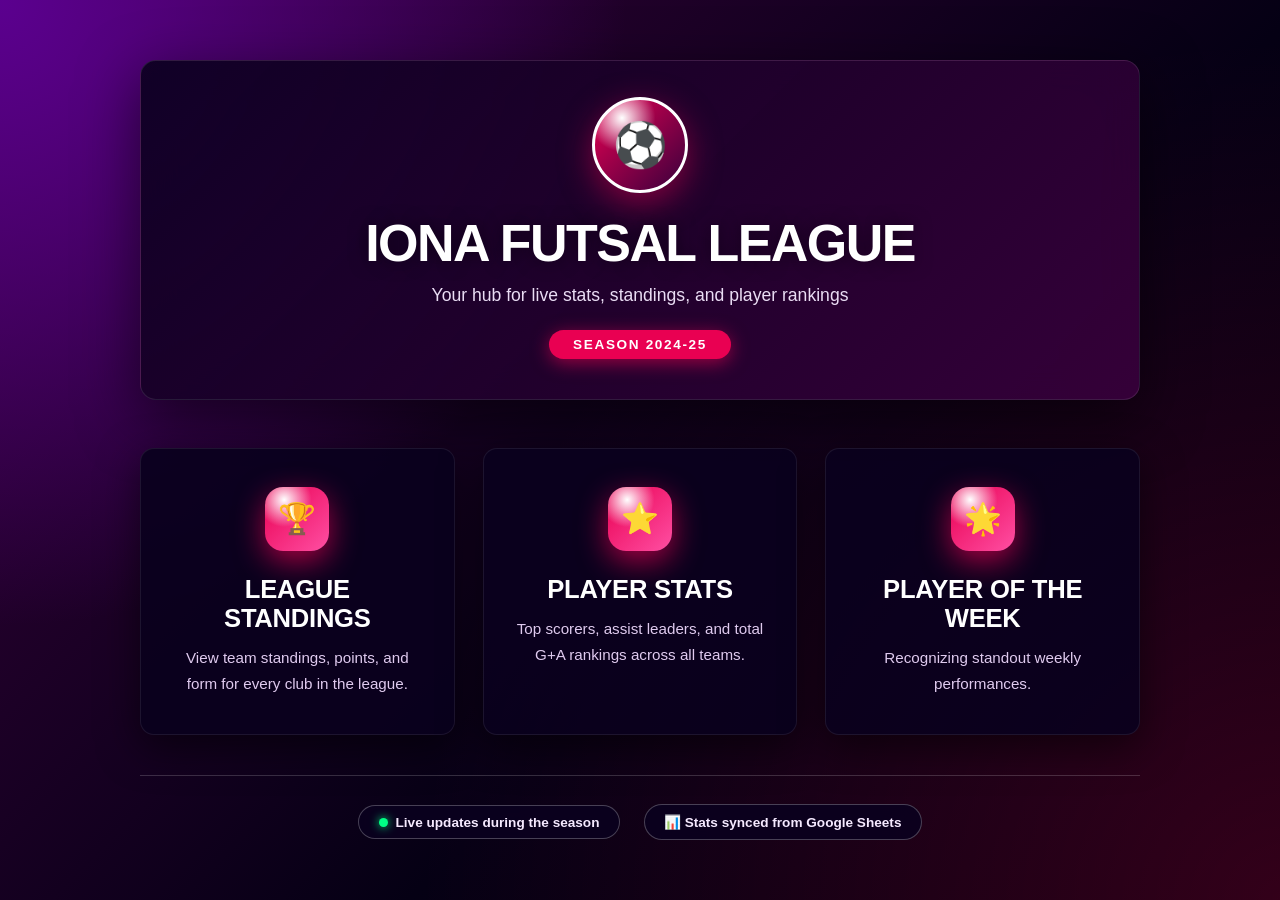
==== index.html @ 2ffb3174 "Player of the Week Addition." ====
<!DOCTYPE html>
<html lang="en">
<head>
  <meta charset="UTF-8" />
  <title>Iona Futsal League</title>
  <meta name="viewport" content="width=device-width, initial-scale=1" />
  <style>
    :root {
      --bg-deep: #050014;
      --bg-mid: #1a0030;
      --bg-top: #38003c;
      --accent: #e90052;
      --accent-soft: #ff4fa3;
      --text-main: #ffffff;
      --card-bg: rgba(10, 0, 30, 0.92);
      --card-border: rgba(255, 255, 255, 0.08);
    }

    * {
      margin: 0;
      padding: 0;
      box-sizing: border-box;
    }

    body {
      font-family: "PremierSans", -apple-system, BlinkMacSystemFont, "Segoe UI",
        "Helvetica Neue", Arial, sans-serif;
      background:
        radial-gradient(circle at top left, #5b008f 0, transparent 40%),
        radial-gradient(circle at bottom right, #ff007f33 0, transparent 55%),
        linear-gradient(135deg, var(--bg-top) 0%, var(--bg-deep) 60%, #000000 100%);
      min-height: 100vh;
      color: var(--text-main);
      display: flex;
      align-items: center;
      justify-content: center;
      padding: 2.5rem 1.25rem;
    }

    .container {
      width: 100%;
      max-width: 1000px;
      text-align: center;
    }

    .hero {
      margin-bottom: 3rem;
      padding: 2.25rem 1.75rem 2.5rem;
      background: linear-gradient(
        135deg,
        rgba(10, 0, 30, 0.9),
        rgba(56, 0, 60, 0.92)
      );
      border-radius: 16px;
      backdrop-filter: blur(18px);
      border: 1px solid rgba(255, 255, 255, 0.1);
      box-shadow: 0 18px 60px rgba(0, 0, 0, 0.55);
    }

    .logo {
      width: 96px;
      height: 96px;
      margin: 0 auto 1.25rem;
      background: radial-gradient(circle at 30% 20%, #ffffff 0, transparent 35%),
                  linear-gradient(135deg, var(--accent) 0%, var(--bg-top) 100%);
      border-radius: 50%;
      display: flex;
      align-items: center;
      justify-content: center;
      font-size: 2.75rem;
      box-shadow: 0 10px 32px rgba(233, 0, 82, 0.5);
      border: 3px solid #ffffff;
    }

    h1 {
      font-size: 3.25rem;
      font-weight: 900;
      letter-spacing: -0.03em;
      margin-bottom: 0.75rem;
      color: #ffffff;
      text-transform: uppercase;
      text-shadow: 0 0 18px rgba(0, 0, 0, 0.5);
    }

    .subtitle {
      font-size: 1.1rem;
      color: #f5e9ff;
      margin-bottom: 0.5rem;
      font-weight: 500;
      opacity: 0.95;
    }

    .season-badge {
      display: inline-block;
      padding: 0.45rem 1.5rem;
      background: var(--accent);
      border-radius: 999px;
      font-size: 0.85rem;
      text-transform: uppercase;
      letter-spacing: 0.12em;
      color: #ffffff;
      margin-top: 1rem;
      font-weight: 700;
      box-shadow: 0 4px 18px rgba(233, 0, 82, 0.6);
    }

    .nav-cards {
      display: grid;
      grid-template-columns: repeat(auto-fit, minmax(260px, 1fr));
      gap: 1.75rem;
      margin-bottom: 2.5rem;
    }

    .nav-card {
      background: var(--card-bg);
      border-radius: 14px;
      padding: 2.35rem 2rem;
      text-decoration: none;
      color: #f9e9ff;
      transition: all 0.25s ease;
      box-shadow: 0 12px 40px rgba(0, 0, 0, 0.55);
      position: relative;
      overflow: hidden;
      border: 1px solid var(--card-border);
    }

    .nav-card::before {
      content: "";
      position: absolute;
      inset: 0;
      background: linear-gradient(
        135deg,
        rgba(233, 0, 82, 0.2),
        rgba(255, 79, 163, 0)
      );
      opacity: 0;
      transition: opacity 0.3s ease;
    }

    .nav-card::after {
      content: "";
      position: absolute;
      top: 0;
      left: 0;
      right: 0;
      height: 4px;
      background: linear-gradient(90deg, var(--accent), var(--accent-soft));
      transform: scaleX(0);
      transform-origin: left;
      transition: transform 0.3s ease;
    }

    .nav-card:hover::before {
      opacity: 1;
    }

    .nav-card:hover::after {
      transform: scaleX(1);
    }

    .nav-card:hover {
      transform: translateY(-6px);
      box-shadow: 0 20px 55px rgba(0, 0, 0, 0.7);
    }

    .nav-card-icon {
      width: 64px;
      height: 64px;
      margin: 0 auto 1.5rem;
      background: radial-gradient(circle at 30% 20%, #ffffff 0, transparent 40%),
                  linear-gradient(135deg, var(--accent), var(--accent-soft));
      border-radius: 18px;
      display: flex;
      align-items: center;
      justify-content: center;
      font-size: 1.9rem;
      transition: all 0.3s ease;
      box-shadow: 0 10px 30px rgba(233, 0, 82, 0.7);
    }

    .nav-card:hover .nav-card-icon {
      transform: translateY(-2px) scale(1.06);
    }

    .nav-card h2 {
      font-size: 1.6rem;
      margin-bottom: 0.75rem;
      color: #ffffff;
      font-weight: 800;
      text-transform: uppercase;
      letter-spacing: -0.01em;
    }

    .nav-card p {
      color: #f0daff;
      font-size: 0.95rem;
      line-height: 1.7;
      opacity: 0.93;
      font-weight: 500;
    }

    .footer {
      margin-top: 2.25rem;
      padding-top: 1.75rem;
      border-top: 1px solid rgba(255, 255, 255, 0.18);
    }

    .footer-content {
      display: flex;
      justify-content: center;
      align-items: center;
      gap: 1.5rem;
      flex-wrap: wrap;
      font-size: 0.85rem;
      color: #f5e9ff;
    }

    .footer-badge {
      display: inline-flex;
      align-items: center;
      gap: 0.5rem;
      padding: 0.55rem 1.2rem;
      background: rgba(10, 0, 30, 0.9);
      border: 1px solid rgba(255, 255, 255, 0.25);
      border-radius: 999px;
      backdrop-filter: blur(16px);
      font-weight: 600;
    }

    .status-dot {
      width: 9px;
      height: 9px;
      background: #00ff85;
      border-radius: 50%;
      animation: pulse 2s infinite;
      box-shadow: 0 0 10px #00ff85;
    }

    @keyframes pulse {
      0%, 100% { opacity: 1; transform: scale(1); }
      50% { opacity: 0.5; transform: scale(1.2); }
    }

    @media (max-width: 640px) {
      h1 {
        font-size: 2.4rem;
      }
      .subtitle {
        font-size: 0.98rem;
      }
      .hero {
        padding-inline: 1.25rem;
      }
    }
  </style>
</head>
<body>
  <div class="container">
    <div class="hero">
      <div class="logo">⚽</div>
      <h1>Iona Futsal League</h1>
      <p class="subtitle">Your hub for live stats, standings, and player rankings</p>
      <span class="season-badge">Season 2024-25</span>
    </div>

    <div class="nav-cards">
      <a href="JPProject.html" class="nav-card">
        <div class="nav-card-icon">🏆</div>
        <h2>League Standings</h2>
        <p>View team standings, points, and form for every club in the league.</p>
      </a>

      <a href="PlayerStats.html" class="nav-card">
        <div class="nav-card-icon">⭐</div>
        <h2>Player Stats</h2>
        <p>Top scorers, assist leaders, and total G+A rankings across all teams.</p>
      </a>

      <a href="PlayerOfTheWeek.html" class="nav-card">
        <div class="nav-card-icon">🌟</div>
        <h2>Player of the Week</h2>
        <p id="potw-preview">Recognizing standout weekly performances.</p>
      </a>
    </div>

    <div class="footer">
      <div class="footer-content">
        <div class="footer-badge">
          <span class="status-dot"></span>
          <span>Live updates during the season</span>
        </div>
        <div class="footer-badge">
          <span>📊 Stats synced from Google Sheets</span>
        </div>
      </div>
    </div>
  </div>

  <script>
    async function loadLatestPOTW() {
      const CSV_URL = "https://docs.google.com/spreadsheets/d/e/2PACX-1vR2zHnWn0w2AZ2TpbBniTby96VlZuU0pwk35nUD1XFmoRd8eVHLUaQd3To1a0c-jQ/pub?gid=1171657962&single=true&output=csv";
      const previewEl = document.getElementById('potw-preview');

      try {
        const proxyUrl = "https://api.allorigins.win/raw?url=";
        const response = await fetch(proxyUrl + encodeURIComponent(CSV_URL));
        if (!response.ok) return;

        const csvText = await response.text();
        const lines = csvText.trim().split(/\r?\n/);
        const rows = lines.map(line => {
          const cells = [];
          let current = '', inQuotes = false;
          for (let char of line) {
            if (char === '"') inQuotes = !inQuotes;
            else if (char === ',' && !inQuotes) {
              cells.push(current.trim());
              current = '';
            } else if (char !== '\r') current += char;
          }
          cells.push(current.trim());
          return cells;
        });

        const dataRows = rows.slice(1).filter(row => row[0] && row[0].trim());
        if (dataRows.length) {
          const latestPlayer = dataRows[dataRows.length - 1][0];
          previewEl.textContent = `Latest Winner: ${latestPlayer}`;
        }
      } catch (err) {
        console.error("Error loading POTW:", err);
      }
    }

    document.addEventListener("DOMContentLoaded", loadLatestPOTW);
  </script>
</body>
</html>
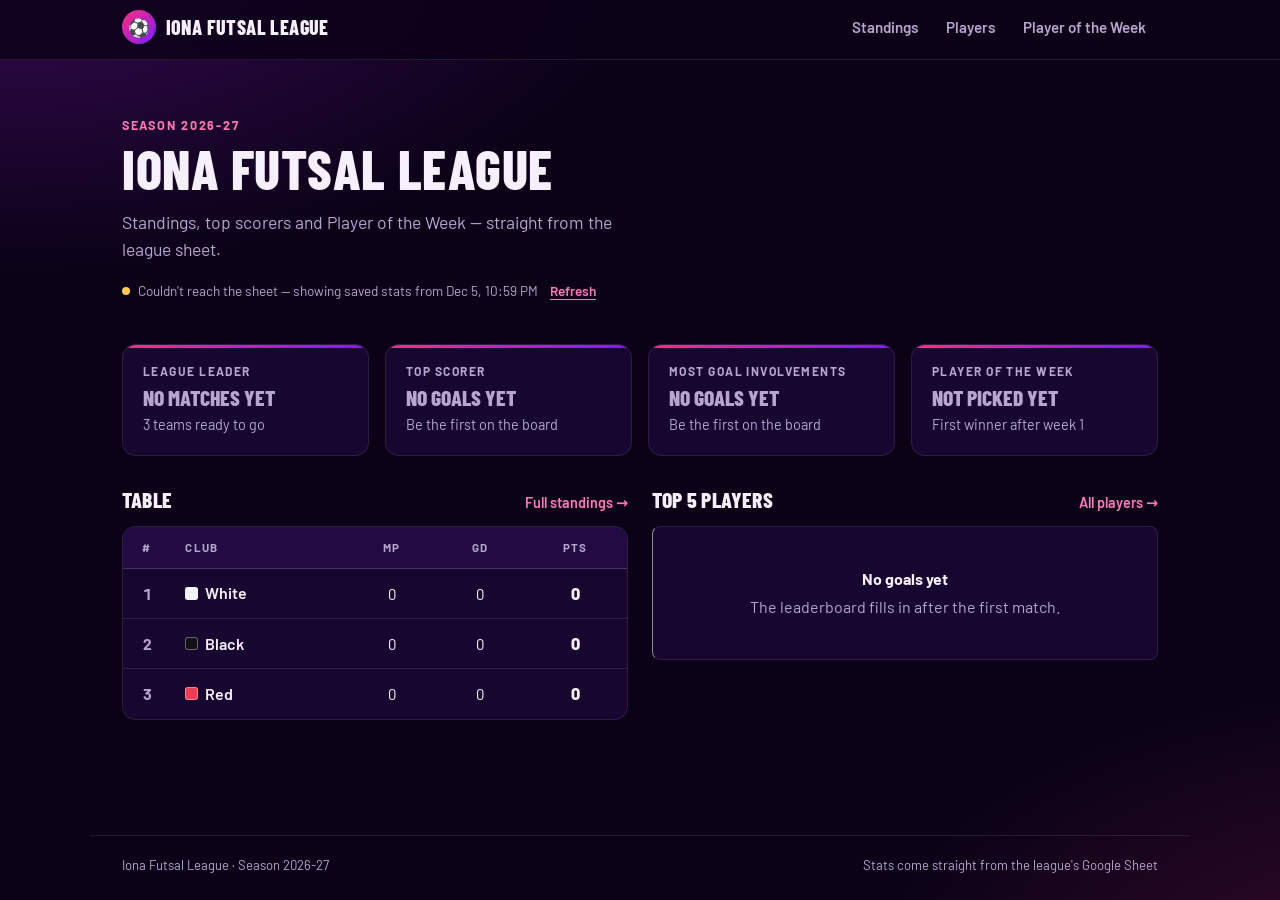
==== commit 71251a54: "Revamp and fix of server issues." ====
--- a/index.html
+++ b/index.html
@@ -2,337 +2,125 @@
 <html lang="en">
 <head>
   <meta charset="UTF-8" />
+  <meta name="viewport" content="width=device-width, initial-scale=1, viewport-fit=cover" />
   <title>Iona Futsal League</title>
-  <meta name="viewport" content="width=device-width, initial-scale=1" />
-  <style>
-    :root {
-      --bg-deep: #050014;
-      --bg-mid: #1a0030;
-      --bg-top: #38003c;
-      --accent: #e90052;
-      --accent-soft: #ff4fa3;
-      --text-main: #ffffff;
-      --card-bg: rgba(10, 0, 30, 0.92);
-      --card-border: rgba(255, 255, 255, 0.08);
+  <link rel="icon" href="data:image/svg+xml,<svg xmlns=%22http://www.w3.org/2000/svg%22 viewBox=%220 0 100 100%22><text y=%22.9em%22 font-size=%2290%22>⚽</text></svg>" />
+  <link rel="preconnect" href="https://fonts.googleapis.com" />
+  <link rel="preconnect" href="https://fonts.gstatic.com" crossorigin />
+  <link rel="stylesheet" href="https://fonts.googleapis.com/css2?family=Barlow:wght@400;500;600;700&family=Barlow+Condensed:wght@600;700;800&display=swap" />
+  <link rel="stylesheet" href="css/styles.css" />
+</head>
+<body>
+  <header id="site-nav" class="nav"></header>
+
+  <main class="page">
+    <div class="hero">
+      <p class="eyebrow">Season <span data-season></span></p>
+      <h1 id="league-name">Iona Futsal League</h1>
+      <p class="lede">Standings, top scorers and Player of the Week — straight from the league sheet.</p>
+      <p id="status" class="status" aria-live="polite"></p>
+    </div>
+    <section id="content" class="section"></section>
+  </main>
+
+  <script src="js/config.js"></script>
+  <script src="js/futsal.js"></script>
+  <script>
+    const { el, num, gPlusA, teamBadge, leaders, namesLabel, message, config } = Futsal;
+    document.getElementById("league-name").textContent = config.leagueName;
+
+    function tile(href, label, value, detail) {
+      return el("a", { class: "tile", href },
+        el("span", { class: "tile-label", text: label }),
+        value ? el("span", { class: "tile-value", text: value.text }) : null,
+        el("span", { class: "tile-detail" }, detail));
+    }
+    const emptyTile = (href, label, text, detail) =>
+      el("a", { class: "tile", href },
+        el("span", { class: "tile-label", text: label }),
+        el("span", { class: "tile-value empty", text }),
+        el("span", { class: "tile-detail", text: detail }));
+
+    function leaderTile(standings) {
+      const href = "standings.html";
+      if (!standings) return emptyTile(href, "League leader", "Unavailable", "Couldn't load the table");
+      const started = standings.some((t) => num(t.mp) > 0);
+      if (!started || !standings.length) return emptyTile(href, "League leader", "No matches yet", `${standings.length} teams ready to go`);
+      const top = standings[0];
+      return tile(href, "League leader", { text: top.club }, `${num(top.pts)} pts · ${num(top.mp)} played`);
     }
 
-    * {
-      margin: 0;
-      padding: 0;
-      box-sizing: border-box;
+    function statTile(players, label, valueOf, unit) {
+      const href = "PlayerStats.html";
+      if (!players) return emptyTile(href, label, "Unavailable", "Couldn't load player stats");
+      const lead = leaders(players, valueOf);
+      if (!lead) return emptyTile(href, label, "No goals yet", "Be the first on the board");
+      const team = lead.rows.length === 1 && lead.rows[0].team;
+      return tile(href, label, { text: namesLabel(lead.rows) }, [`${lead.value} ${unit}`, team && teamBadge(team)]);
     }
 
-    body {
-      font-family: "PremierSans", -apple-system, BlinkMacSystemFont, "Segoe UI",
-        "Helvetica Neue", Arial, sans-serif;
-      background:
-        radial-gradient(circle at top left, #5b008f 0, transparent 40%),
-        radial-gradient(circle at bottom right, #ff007f33 0, transparent 55%),
-        linear-gradient(135deg, var(--bg-top) 0%, var(--bg-deep) 60%, #000000 100%);
-      min-height: 100vh;
-      color: var(--text-main);
-      display: flex;
-      align-items: center;
-      justify-content: center;
-      padding: 2.5rem 1.25rem;
+    function potwTile(potw) {
+      const href = "PlayerOfTheWeek.html";
+      if (!potw) return emptyTile(href, "Player of the week", "Unavailable", "Couldn't load winners");
+      if (!potw.length) return emptyTile(href, "Player of the week", "Not picked yet", "First winner after week 1");
+      const p = potw[potw.length - 1];
+      return tile(href, "Player of the week", { text: p.player }, [p.week && `Week ${p.week}`, p.team && teamBadge(p.team)]);
     }
 
-    .container {
-      width: 100%;
-      max-width: 1000px;
-      text-align: center;
+    function miniTable(standings) {
+      if (!standings) return message("error", "Couldn't load the table");
+      if (!standings.length) return message("empty", "No teams yet");
+      const started = standings.some((t) => num(t.mp) > 0);
+      return el("div", { class: "table-wrap" }, el("table", null,
+        el("thead", null, el("tr", null,
+          el("th", { text: "#" }), el("th", { class: "left", text: "Club" }),
+          el("th", { text: "MP" }), el("th", { text: "GD" }), el("th", { text: "Pts" }))),
+        el("tbody", null, standings.map((t, i) => el("tr", { class: started && i === 0 ? "leader" : null },
+          el("td", { class: "rank", text: t.position || i + 1 }),
+          el("td", { class: "left name" }, teamBadge(t.club)),
+          el("td", { text: num(t.mp) }),
+          el("td", { text: Futsal.signed(t.gd) }),
+          el("td", { class: "strong", text: num(t.pts) }))))));
     }
 
-    .hero {
-      margin-bottom: 3rem;
-      padding: 2.25rem 1.75rem 2.5rem;
-      background: linear-gradient(
-        135deg,
-        rgba(10, 0, 30, 0.9),
-        rgba(56, 0, 60, 0.92)
-      );
-      border-radius: 16px;
-      backdrop-filter: blur(18px);
-      border: 1px solid rgba(255, 255, 255, 0.1);
-      box-shadow: 0 18px 60px rgba(0, 0, 0, 0.55);
+    function topPlayers(players) {
+      if (!players) return message("error", "Couldn't load player stats");
+      const top = players.filter((p) => gPlusA(p) > 0)
+        .sort((a, b) => gPlusA(b) - gPlusA(a) || num(b.goals) - num(a.goals))
+        .slice(0, 5);
+      if (!top.length) return message("empty", "No goals yet", "The leaderboard fills in after the first match.");
+      return el("div", { class: "table-wrap" }, el("table", null,
+        el("thead", null, el("tr", null,
+          el("th", { class: "left", text: "Player" }), el("th", { class: "left hide-xs", text: "Team" }),
+          el("th", { text: "G" }), el("th", { text: "A" }), el("th", { text: "G+A" }))),
+        el("tbody", null, top.map((p) => el("tr", null,
+          el("td", { class: "left name", text: p.player }),
+          el("td", { class: "left hide-xs" }, teamBadge(p.team)),
+          el("td", { text: num(p.goals) }),
+          el("td", { text: num(p.assists) }),
+          el("td", { class: "strong", text: gPlusA(p) }))))));
     }
 
-    .logo {
-      width: 96px;
-      height: 96px;
-      margin: 0 auto 1.25rem;
-      background: radial-gradient(circle at 30% 20%, #ffffff 0, transparent 35%),
-                  linear-gradient(135deg, var(--accent) 0%, var(--bg-top) 100%);
-      border-radius: 50%;
-      display: flex;
-      align-items: center;
-      justify-content: center;
-      font-size: 2.75rem;
-      box-shadow: 0 10px 32px rgba(233, 0, 82, 0.5);
-      border: 3px solid #ffffff;
-    }
-
-    h1 {
-      font-size: 3.25rem;
-      font-weight: 900;
-      letter-spacing: -0.03em;
-      margin-bottom: 0.75rem;
-      color: #ffffff;
-      text-transform: uppercase;
-      text-shadow: 0 0 18px rgba(0, 0, 0, 0.5);
-    }
-
-    .subtitle {
-      font-size: 1.1rem;
-      color: #f5e9ff;
-      margin-bottom: 0.5rem;
-      font-weight: 500;
-      opacity: 0.95;
-    }
-
-    .season-badge {
-      display: inline-block;
-      padding: 0.45rem 1.5rem;
-      background: var(--accent);
-      border-radius: 999px;
-      font-size: 0.85rem;
-      text-transform: uppercase;
-      letter-spacing: 0.12em;
-      color: #ffffff;
-      margin-top: 1rem;
-      font-weight: 700;
-      box-shadow: 0 4px 18px rgba(233, 0, 82, 0.6);
-    }
-
-    .nav-cards {
-      display: grid;
-      grid-template-columns: repeat(auto-fit, minmax(260px, 1fr));
-      gap: 1.75rem;
-      margin-bottom: 2.5rem;
-    }
-
-    .nav-card {
-      background: var(--card-bg);
-      border-radius: 14px;
-      padding: 2.35rem 2rem;
-      text-decoration: none;
-      color: #f9e9ff;
-      transition: all 0.25s ease;
-      box-shadow: 0 12px 40px rgba(0, 0, 0, 0.55);
-      position: relative;
-      overflow: hidden;
-      border: 1px solid var(--card-border);
-    }
-
-    .nav-card::before {
-      content: "";
-      position: absolute;
-      inset: 0;
-      background: linear-gradient(
-        135deg,
-        rgba(233, 0, 82, 0.2),
-        rgba(255, 79, 163, 0)
-      );
-      opacity: 0;
-      transition: opacity 0.3s ease;
-    }
-
-    .nav-card::after {
-      content: "";
-      position: absolute;
-      top: 0;
-      left: 0;
-      right: 0;
-      height: 4px;
-      background: linear-gradient(90deg, var(--accent), var(--accent-soft));
-      transform: scaleX(0);
-      transform-origin: left;
-      transition: transform 0.3s ease;
-    }
-
-    .nav-card:hover::before {
-      opacity: 1;
-    }
-
-    .nav-card:hover::after {
-      transform: scaleX(1);
-    }
-
-    .nav-card:hover {
-      transform: translateY(-6px);
-      box-shadow: 0 20px 55px rgba(0, 0, 0, 0.7);
-    }
-
-    .nav-card-icon {
-      width: 64px;
-      height: 64px;
-      margin: 0 auto 1.5rem;
-      background: radial-gradient(circle at 30% 20%, #ffffff 0, transparent 40%),
-                  linear-gradient(135deg, var(--accent), var(--accent-soft));
-      border-radius: 18px;
-      display: flex;
-      align-items: center;
-      justify-content: center;
-      font-size: 1.9rem;
-      transition: all 0.3s ease;
-      box-shadow: 0 10px 30px rgba(233, 0, 82, 0.7);
-    }
-
-    .nav-card:hover .nav-card-icon {
-      transform: translateY(-2px) scale(1.06);
-    }
-
-    .nav-card h2 {
-      font-size: 1.6rem;
-      margin-bottom: 0.75rem;
-      color: #ffffff;
-      font-weight: 800;
-      text-transform: uppercase;
-      letter-spacing: -0.01em;
-    }
-
-    .nav-card p {
-      color: #f0daff;
-      font-size: 0.95rem;
-      line-height: 1.7;
-      opacity: 0.93;
-      font-weight: 500;
-    }
-
-    .footer {
-      margin-top: 2.25rem;
-      padding-top: 1.75rem;
-      border-top: 1px solid rgba(255, 255, 255, 0.18);
-    }
-
-    .footer-content {
-      display: flex;
-      justify-content: center;
-      align-items: center;
-      gap: 1.5rem;
-      flex-wrap: wrap;
-      font-size: 0.85rem;
-      color: #f5e9ff;
-    }
-
-    .footer-badge {
-      display: inline-flex;
-      align-items: center;
-      gap: 0.5rem;
-      padding: 0.55rem 1.2rem;
-      background: rgba(10, 0, 30, 0.9);
-      border: 1px solid rgba(255, 255, 255, 0.25);
-      border-radius: 999px;
-      backdrop-filter: blur(16px);
-      font-weight: 600;
-    }
-
-    .status-dot {
-      width: 9px;
-      height: 9px;
-      background: #00ff85;
-      border-radius: 50%;
-      animation: pulse 2s infinite;
-      box-shadow: 0 0 10px #00ff85;
-    }
-
-    @keyframes pulse {
-      0%, 100% { opacity: 1; transform: scale(1); }
-      50% { opacity: 0.5; transform: scale(1.2); }
-    }
-
-    @media (max-width: 640px) {
-      h1 {
-        font-size: 2.4rem;
-      }
-      .subtitle {
-        font-size: 0.98rem;
-      }
-      .hero {
-        padding-inline: 1.25rem;
-      }
-    }
-  </style>
-</head>
-<body>
-  <div class="container">
-    <div class="hero">
-      <div class="logo">⚽</div>
-      <h1>Iona Futsal League</h1>
-      <p class="subtitle">Your hub for live stats, standings, and player rankings</p>
-      <span class="season-badge">Season 2024-25</span>
-    </div>
-
-    <div class="nav-cards">
-      <a href="JPProject.html" class="nav-card">
-        <div class="nav-card-icon">🏆</div>
-        <h2>League Standings</h2>
-        <p>View team standings, points, and form for every club in the league.</p>
-      </a>
-
-      <a href="PlayerStats.html" class="nav-card">
-        <div class="nav-card-icon">⭐</div>
-        <h2>Player Stats</h2>
-        <p>Top scorers, assist leaders, and total G+A rankings across all teams.</p>
-      </a>
-
-      <a href="PlayerOfTheWeek.html" class="nav-card">
-        <div class="nav-card-icon">🌟</div>
-        <h2>Player of the Week</h2>
-        <p id="potw-preview">Recognizing standout weekly performances.</p>
-      </a>
-    </div>
-
-    <div class="footer">
-      <div class="footer-content">
-        <div class="footer-badge">
-          <span class="status-dot"></span>
-          <span>Live updates during the season</span>
-        </div>
-        <div class="footer-badge">
-          <span>📊 Stats synced from Google Sheets</span>
-        </div>
-      </div>
-    </div>
-  </div>
-
-  <script>
-    async function loadLatestPOTW() {
-      const CSV_URL = "https://docs.google.com/spreadsheets/d/e/2PACX-1vR2zHnWn0w2AZ2TpbBniTby96VlZuU0pwk35nUD1XFmoRd8eVHLUaQd3To1a0c-jQ/pub?gid=1171657962&single=true&output=csv";
-      const previewEl = document.getElementById('potw-preview');
-
-      try {
-        const proxyUrl = "https://api.allorigins.win/raw?url=";
-        const response = await fetch(proxyUrl + encodeURIComponent(CSV_URL));
-        if (!response.ok) return;
-
-        const csvText = await response.text();
-        const lines = csvText.trim().split(/\r?\n/);
-        const rows = lines.map(line => {
-          const cells = [];
-          let current = '', inQuotes = false;
-          for (let char of line) {
-            if (char === '"') inQuotes = !inQuotes;
-            else if (char === ',' && !inQuotes) {
-              cells.push(current.trim());
-              current = '';
-            } else if (char !== '\r') current += char;
-          }
-          cells.push(current.trim());
-          return cells;
-        });
-
-        const dataRows = rows.slice(1).filter(row => row[0] && row[0].trim());
-        if (dataRows.length) {
-          const latestPlayer = dataRows[dataRows.length - 1][0];
-          previewEl.textContent = `Latest Winner: ${latestPlayer}`;
-        }
-      } catch (err) {
-        console.error("Error loading POTW:", err);
-      }
-    }
-
-    document.addEventListener("DOMContentLoaded", loadLatestPOTW);
+    Futsal.page({
+      active: "home",
+      tabs: ["standings", "players", "potw"],
+      render(main, { standings, players, potw }) {
+        main.replaceChildren(
+          el("div", { class: "tiles" },
+            leaderTile(standings),
+            statTile(players, "Top scorer", (p) => num(p.goals), "goals"),
+            statTile(players, "Most goal involvements", gPlusA, "G+A"),
+            potwTile(potw)),
+          el("div", { class: "split section" },
+            el("div", null,
+              el("div", { class: "section-head" }, el("h2", { text: "Table" }), el("a", { href: "standings.html", text: "Full standings →" })),
+              miniTable(standings)),
+            el("div", null,
+              el("div", { class: "section-head" }, el("h2", { text: "Top 5 players" }), el("a", { href: "PlayerStats.html", text: "All players →" })),
+              topPlayers(players))),
+        );
+      },
+    });
   </script>
 </body>
 </html>
--- a/css/styles.css
+++ b/css/styles.css
@@ -0,0 +1,470 @@
+/* ── Tokens ─────────────────────────────────────────────── */
+:root {
+  color-scheme: dark;
+  --bg: #0b0218;
+  --surface: #170730;
+  --surface-2: #210b42;
+  --surface-3: #2c1155;
+  --line: rgba(255, 255, 255, 0.09);
+  --line-strong: rgba(255, 255, 255, 0.18);
+  --text: #f6effe;
+  --muted: #b7a5ce;
+  --accent: #ff2d7a;
+  --accent-2: #ff7ab6;
+  --good: #1fe08f;
+  --draw: #8f88a0;
+  --bad: #ff4d6d;
+  --warn: #ffc857;
+  --radius: 14px;
+  --radius-sm: 8px;
+  --font-display: "Barlow Condensed", "Arial Narrow", system-ui, sans-serif;
+  --font-body: "Barlow", system-ui, -apple-system, "Segoe UI", Roboto, sans-serif;
+  --gutter: clamp(16px, 4vw, 32px);
+}
+
+/* Team colours — add a line here for any new team */
+[data-team="red"]   { --team: #ef3b55; }
+[data-team="blue"]  { --team: #3b7bff; }
+[data-team="black"] { --team: #111014; }
+[data-team="white"] { --team: #f5f2fa; }
+
+/* ── Base ───────────────────────────────────────────────── */
+* { box-sizing: border-box; }
+
+body {
+  margin: 0;
+  min-height: 100vh;
+  display: flex;
+  flex-direction: column;
+  background:
+    radial-gradient(1100px 600px at 0% -10%, rgba(120, 20, 170, 0.45), transparent 60%),
+    radial-gradient(900px 500px at 110% 110%, rgba(255, 45, 122, 0.18), transparent 60%),
+    var(--bg);
+  background-attachment: fixed;
+  color: var(--text);
+  font: 16px/1.5 var(--font-body);
+  -webkit-font-smoothing: antialiased;
+}
+
+a { color: inherit; }
+button { font: inherit; color: inherit; }
+:focus-visible { outline: 2px solid var(--accent-2); outline-offset: 2px; border-radius: 4px; }
+
+h1, h2, h3 {
+  font-family: var(--font-display);
+  font-weight: 800;
+  letter-spacing: 0.01em;
+  text-transform: uppercase;
+  line-height: 1.05;
+  margin: 0;
+}
+h1 { font-size: clamp(2.2rem, 6vw, 3.4rem); }
+h2 { font-size: 1.35rem; }
+
+.eyebrow {
+  margin: 0 0 0.35rem;
+  font-size: 0.78rem;
+  font-weight: 700;
+  letter-spacing: 0.14em;
+  text-transform: uppercase;
+  color: var(--accent-2);
+}
+
+/* ── Nav ────────────────────────────────────────────────── */
+.nav {
+  position: sticky;
+  top: env(safe-area-inset-top, 0px);
+  z-index: 10;
+  min-height: 60px;
+  background: rgba(11, 2, 24, 0.82);
+  backdrop-filter: blur(14px);
+  -webkit-backdrop-filter: blur(14px);
+  border-bottom: 1px solid var(--line);
+}
+.nav-inner {
+  max-width: 1100px;
+  margin: 0 auto;
+  padding: 0.6rem var(--gutter);
+  display: flex;
+  align-items: center;
+  justify-content: space-between;
+  gap: 0.5rem 1.5rem;
+  flex-wrap: wrap;
+}
+.brand {
+  display: flex;
+  align-items: center;
+  gap: 0.6rem;
+  text-decoration: none;
+  font-family: var(--font-display);
+  font-weight: 800;
+  font-size: 1.25rem;
+  text-transform: uppercase;
+  letter-spacing: 0.02em;
+}
+.brand-ball {
+  display: grid;
+  place-items: center;
+  width: 34px;
+  height: 34px;
+  border-radius: 50%;
+  background: linear-gradient(135deg, var(--accent), #7a1cff);
+  font-size: 1.1rem;
+}
+.nav-links { display: flex; gap: 0.25rem; flex-wrap: wrap; }
+.nav-links a {
+  text-decoration: none;
+  font-weight: 600;
+  font-size: 0.95rem;
+  color: var(--muted);
+  padding: 0.4rem 0.75rem;
+  border-radius: 999px;
+  transition: background 0.15s, color 0.15s;
+}
+.nav-links a:hover { color: var(--text); background: var(--surface-2); }
+.nav-links a[aria-current="page"] { color: #fff; background: var(--accent); }
+
+/* ── Page layout ────────────────────────────────────────── */
+.page {
+  flex: 1;
+  width: 100%;
+  max-width: 1100px;
+  margin: 0 auto;
+  padding: 2rem var(--gutter) 3rem;
+}
+.page-head {
+  display: flex;
+  justify-content: space-between;
+  align-items: flex-end;
+  gap: 1rem;
+  flex-wrap: wrap;
+  margin-bottom: 1.5rem;
+}
+.page-head .lede { margin: 0.5rem 0 0; color: var(--muted); max-width: 46ch; }
+
+.section { margin-top: 2rem; }
+.section-head {
+  display: flex;
+  justify-content: space-between;
+  align-items: baseline;
+  gap: 1rem;
+  margin-bottom: 0.75rem;
+}
+.section-head a { color: var(--accent-2); font-weight: 600; font-size: 0.9rem; text-decoration: none; }
+.section-head a:hover { text-decoration: underline; }
+
+.site-foot {
+  max-width: 1100px;
+  width: 100%;
+  margin: 0 auto;
+  padding: 1.25rem var(--gutter) calc(1.5rem + env(safe-area-inset-bottom, 0px));
+  display: flex;
+  justify-content: space-between;
+  flex-wrap: wrap;
+  gap: 0.5rem 1.5rem;
+  color: var(--muted);
+  font-size: 0.82rem;
+  border-top: 1px solid var(--line);
+}
+
+/* ── Status line ────────────────────────────────────────── */
+.status {
+  display: inline-flex;
+  align-items: center;
+  gap: 0.5rem;
+  margin: 0;
+  font-size: 0.85rem;
+  color: var(--muted);
+  min-height: 1.6rem;
+  flex-wrap: wrap;
+}
+.status-dot { width: 8px; height: 8px; border-radius: 50%; background: var(--draw); flex: none; }
+.status-dot.ok { background: var(--good); box-shadow: 0 0 0 3px rgba(31, 224, 143, 0.18); }
+.status-dot.warn { background: var(--warn); }
+.status-dot.bad { background: var(--bad); }
+.status-dot.loading { animation: pulse 1s ease-in-out infinite; }
+@keyframes pulse { 50% { opacity: 0.3; } }
+
+.btn-link {
+  background: none;
+  border: 0;
+  padding: 0.15rem 0.25rem;
+  color: var(--accent-2);
+  font-weight: 600;
+  cursor: pointer;
+  text-decoration: underline;
+  text-underline-offset: 3px;
+}
+.btn {
+  background: var(--accent);
+  border: 0;
+  border-radius: 999px;
+  padding: 0.55rem 1.2rem;
+  color: #fff;
+  font-weight: 700;
+  cursor: pointer;
+}
+.btn:hover { filter: brightness(1.1); }
+
+/* ── Cards & notices ────────────────────────────────────── */
+.card {
+  background: var(--surface);
+  border: 1px solid var(--line);
+  border-radius: var(--radius);
+}
+
+.notice {
+  background: var(--surface);
+  border: 1px solid var(--line);
+  border-left: 4px solid var(--accent-2);
+  border-radius: var(--radius-sm);
+  padding: 1rem 1.25rem;
+  margin-bottom: 1.25rem;
+}
+.notice-error { border-left-color: var(--bad); }
+.notice-empty { border-left-color: var(--draw); text-align: center; border-left-width: 1px; padding: 2.5rem 1.25rem; }
+.notice-title { margin: 0; font-weight: 700; }
+.notice-text { margin: 0.25rem 0 0; color: var(--muted); }
+.notice .btn { margin-top: 0.9rem; }
+
+.skeleton { display: grid; gap: 0.6rem; }
+.skeleton-bar {
+  height: 46px;
+  border-radius: var(--radius-sm);
+  background: linear-gradient(90deg, var(--surface) 0%, var(--surface-2) 50%, var(--surface) 100%);
+  background-size: 200% 100%;
+  animation: shimmer 1.4s linear infinite;
+}
+@keyframes shimmer { to { background-position: -200% 0; } }
+
+/* ── Team badge ─────────────────────────────────────────── */
+.team {
+  display: inline-flex;
+  align-items: center;
+  gap: 0.45rem;
+  font-weight: 600;
+  white-space: nowrap;
+}
+.team::before {
+  content: "";
+  width: 0.8em;
+  height: 0.8em;
+  border-radius: 3px;
+  background: var(--team, var(--draw));
+  box-shadow: inset 0 0 0 1px rgba(255, 255, 255, 0.35);
+  flex: none;
+}
+
+/* ── Tables ─────────────────────────────────────────────── */
+.table-wrap {
+  overflow-x: auto;
+  background: var(--surface);
+  border: 1px solid var(--line);
+  border-radius: var(--radius);
+}
+table { width: 100%; border-collapse: collapse; font-variant-numeric: tabular-nums; }
+th, td { padding: 0.75rem 0.9rem; text-align: center; white-space: nowrap; }
+th {
+  font-size: 0.72rem;
+  font-weight: 700;
+  letter-spacing: 0.1em;
+  text-transform: uppercase;
+  color: var(--muted);
+  background: var(--surface-2);
+  border-bottom: 1px solid var(--line-strong);
+}
+td { border-bottom: 1px solid var(--line); }
+tbody tr:last-child td { border-bottom: 0; }
+tbody tr:hover { background: rgba(255, 255, 255, 0.03); }
+th.left, td.left { text-align: left; }
+td.name { font-weight: 700; }
+td.rank { color: var(--muted); font-weight: 700; width: 3rem; }
+td.strong { font-weight: 800; font-size: 1.05rem; }
+td.muted { color: var(--muted); }
+
+tr.top td.rank { color: var(--accent-2); }
+tr.leader { background: linear-gradient(90deg, rgba(255, 45, 122, 0.22), transparent 70%); }
+tr.leader td:first-child { box-shadow: inset 4px 0 0 var(--accent); }
+
+/* Sortable headers */
+th button {
+  background: none;
+  border: 0;
+  padding: 0;
+  font: inherit;
+  letter-spacing: inherit;
+  text-transform: inherit;
+  color: inherit;
+  cursor: pointer;
+  display: inline-flex;
+  align-items: center;
+  gap: 0.3rem;
+}
+th button::after { content: "↕"; opacity: 0.35; font-size: 0.9em; }
+th[aria-sort="descending"] button,
+th[aria-sort="ascending"] button { color: var(--text); }
+th[aria-sort="descending"] button::after { content: "↓"; opacity: 1; color: var(--accent-2); }
+th[aria-sort="ascending"] button::after { content: "↑"; opacity: 1; color: var(--accent-2); }
+
+/* Form pills */
+.form { display: inline-flex; gap: 3px; }
+.form span {
+  display: grid;
+  place-items: center;
+  width: 1.35rem;
+  height: 1.35rem;
+  border-radius: 4px;
+  font-size: 0.7rem;
+  font-weight: 800;
+}
+.form .w { background: var(--good); color: #062014; }
+.form .d { background: var(--draw); color: #fff; }
+.form .l { background: var(--bad); color: #fff; }
+
+.legend { margin: 0.75rem 0 0; color: var(--muted); font-size: 0.8rem; }
+
+/* ── Controls (search + filters) ────────────────────────── */
+.controls {
+  display: flex;
+  gap: 0.75rem 1rem;
+  flex-wrap: wrap;
+  align-items: center;
+  margin-bottom: 1rem;
+}
+.search {
+  flex: 1 1 220px;
+  max-width: 320px;
+  background: var(--surface);
+  border: 1px solid var(--line-strong);
+  border-radius: 999px;
+  padding: 0.6rem 1rem;
+  color: var(--text);
+  font: inherit;
+}
+.search::placeholder { color: var(--muted); }
+.chips { display: flex; gap: 0.4rem; flex-wrap: wrap; }
+.chip {
+  background: var(--surface);
+  border: 1px solid var(--line-strong);
+  border-radius: 999px;
+  padding: 0.4rem 0.85rem;
+  font-weight: 600;
+  font-size: 0.9rem;
+  cursor: pointer;
+}
+.chip[aria-pressed="true"] { background: var(--text); color: var(--bg); border-color: var(--text); }
+.count { color: var(--muted); font-size: 0.85rem; margin-left: auto; }
+
+/* ── Home dashboard ─────────────────────────────────────── */
+.hero { padding: 1.5rem 0 0.5rem; }
+.hero .lede { margin: 0.75rem 0 0; color: var(--muted); font-size: 1.1rem; max-width: 50ch; }
+.hero .status { margin-top: 1rem; }
+
+.tiles {
+  display: grid;
+  grid-template-columns: repeat(auto-fit, minmax(220px, 1fr));
+  gap: 1rem;
+}
+.tile {
+  display: flex;
+  flex-direction: column;
+  gap: 0.35rem;
+  padding: 1.1rem 1.25rem 1.2rem;
+  text-decoration: none;
+  background: var(--surface);
+  border: 1px solid var(--line);
+  border-radius: var(--radius);
+  transition: transform 0.15s, border-color 0.15s;
+  position: relative;
+  overflow: hidden;
+}
+.tile::after {
+  content: "";
+  position: absolute;
+  inset: 0 0 auto 0;
+  height: 3px;
+  background: linear-gradient(90deg, var(--accent), #7a1cff);
+}
+.tile:hover { transform: translateY(-2px); border-color: var(--line-strong); }
+.tile-label { font-size: 0.75rem; font-weight: 700; letter-spacing: 0.12em; text-transform: uppercase; color: var(--muted); }
+.tile-value {
+  font-family: var(--font-display);
+  font-weight: 800;
+  font-size: 1.9rem;
+  line-height: 1.05;
+  text-transform: uppercase;
+  overflow-wrap: anywhere;
+}
+.tile-value.empty { color: var(--muted); font-size: 1.35rem; }
+.tile-detail { color: var(--muted); font-size: 0.9rem; display: flex; gap: 0.5rem; flex-wrap: wrap; align-items: center; }
+
+.split {
+  display: grid;
+  grid-template-columns: repeat(auto-fit, minmax(300px, 1fr));
+  gap: 1.5rem;
+}
+
+/* ── Player of the Week ─────────────────────────────────── */
+.feature {
+  padding: clamp(1.25rem, 4vw, 2.25rem);
+  background:
+    radial-gradient(600px 300px at 100% 0%, rgba(255, 45, 122, 0.3), transparent 70%),
+    linear-gradient(135deg, var(--surface-3), var(--surface));
+  border: 1px solid var(--line-strong);
+  border-radius: var(--radius);
+}
+.feature .eyebrow { color: var(--good); }
+.feature-name {
+  font-size: clamp(2.6rem, 9vw, 4.5rem);
+  margin: 0.2rem 0 0.75rem;
+  overflow-wrap: anywhere;
+}
+.meta { display: flex; gap: 0.5rem 1rem; flex-wrap: wrap; align-items: center; color: var(--muted); font-weight: 600; }
+.stats-row {
+  display: grid;
+  grid-template-columns: repeat(3, minmax(0, 1fr));
+  gap: 0.75rem;
+  margin-top: 1.5rem;
+  max-width: 480px;
+}
+.stat {
+  background: rgba(0, 0, 0, 0.25);
+  border: 1px solid var(--line);
+  border-radius: var(--radius-sm);
+  padding: 0.75rem;
+  text-align: center;
+}
+.stat-label { font-size: 0.7rem; letter-spacing: 0.12em; text-transform: uppercase; color: var(--muted); font-weight: 700; }
+.stat-value { font-family: var(--font-display); font-size: 2.2rem; font-weight: 800; line-height: 1.1; }
+.stat.hl { border-color: rgba(31, 224, 143, 0.4); background: rgba(31, 224, 143, 0.08); }
+.stat.hl .stat-value { color: var(--good); }
+
+.history {
+  display: grid;
+  grid-template-columns: repeat(auto-fill, minmax(240px, 1fr));
+  gap: 0.75rem;
+}
+.history .card { padding: 1rem 1.1rem; }
+.history h3 { font-size: 1.5rem; margin: 0.15rem 0 0.5rem; overflow-wrap: anywhere; }
+.history .line { color: var(--muted); font-size: 0.9rem; margin: 0.4rem 0 0; }
+.history .line b { color: var(--text); }
+
+/* ── Small screens ──────────────────────────────────────── */
+.show-sm { display: none; }
+@media (max-width: 640px) {
+  .hide-sm { display: none; }
+  .show-sm { display: inline; }
+  .compact-teams td .team-name { position: absolute; width: 1px; height: 1px; overflow: hidden; clip-path: inset(50%); }
+  .compact-teams td .team::before { width: 1rem; height: 1rem; }
+  th, td { padding: 0.65rem 0.55rem; }
+  .page { padding-top: 1.25rem; }
+  .brand { font-size: 1.1rem; }
+  .nav-links a { padding: 0.35rem 0.6rem; font-size: 0.88rem; }
+  .count { margin-left: 0; width: 100%; }
+}
+@media (max-width: 420px) {
+  .hide-xs { display: none; }
+}
+@media (prefers-reduced-motion: reduce) {
+  *, *::before, *::after { animation: none !important; transition: none !important; }
+}
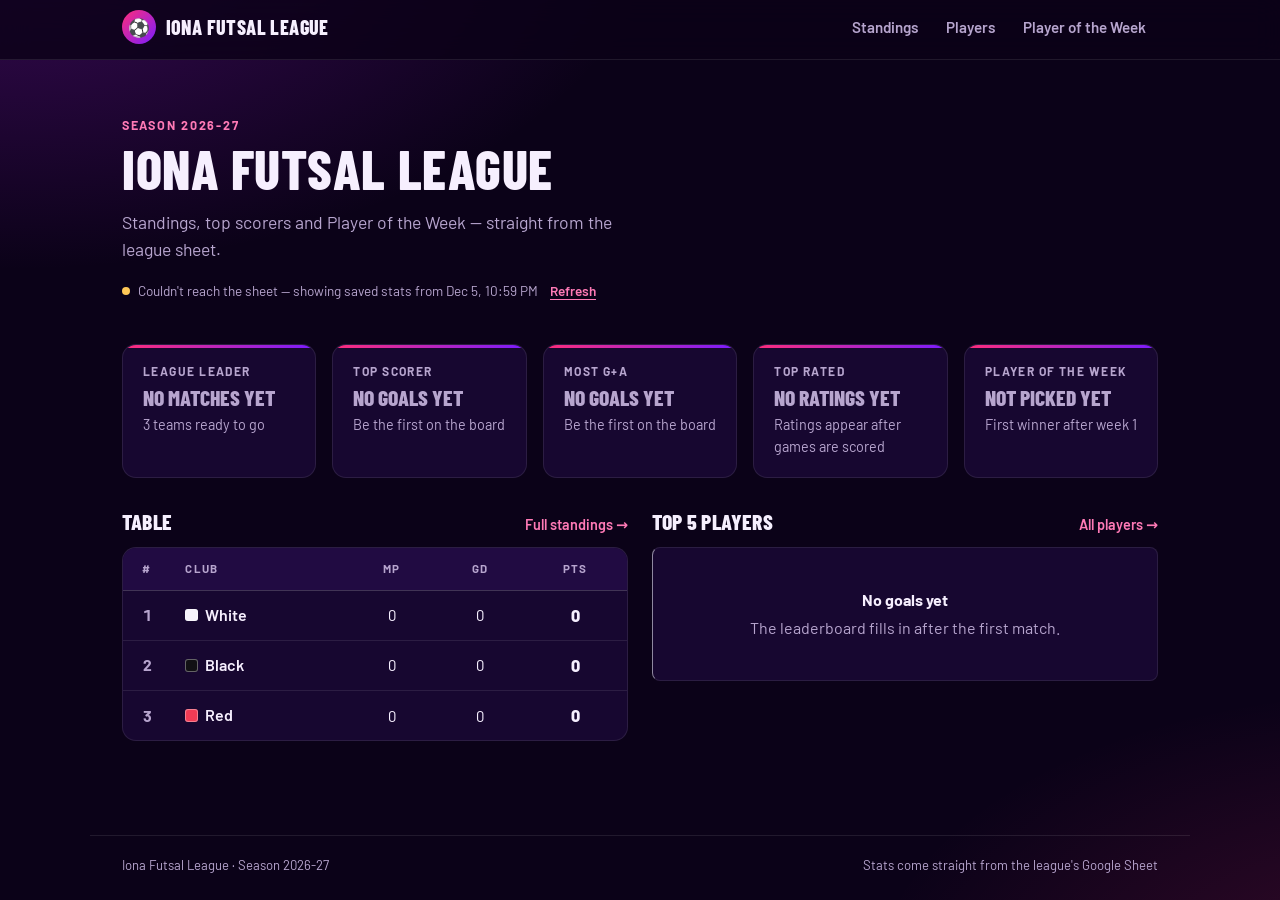
==== commit 9d0b9f78: "Added Ratings and GA UI fix" ====
--- a/index.html
+++ b/index.html
@@ -26,18 +26,18 @@
   <script src="js/config.js"></script>
   <script src="js/futsal.js"></script>
   <script>
-    const { el, num, gPlusA, teamBadge, leaders, namesLabel, message, config } = Futsal;
+    const { el, num, gPlusA, rating, teamBadge, leaders, namesLabel, message, config } = Futsal;
     document.getElementById("league-name").textContent = config.leagueName;
 
     function tile(href, label, value, detail) {
       return el("a", { class: "tile", href },
-        el("span", { class: "tile-label", text: label }),
+        el("span", { class: "tile-label", title: label, text: label }),
         value ? el("span", { class: "tile-value", text: value.text }) : null,
         el("span", { class: "tile-detail" }, detail));
     }
     const emptyTile = (href, label, text, detail) =>
       el("a", { class: "tile", href },
-        el("span", { class: "tile-label", text: label }),
+        el("span", { class: "tile-label", title: label, text: label }),
         el("span", { class: "tile-value empty", text }),
         el("span", { class: "tile-detail", text: detail }));
 
@@ -54,9 +54,12 @@
       const href = "PlayerStats.html";
       if (!players) return emptyTile(href, label, "Unavailable", "Couldn't load player stats");
       const lead = leaders(players, valueOf);
-      if (!lead) return emptyTile(href, label, "No goals yet", "Be the first on the board");
+      if (!lead) return unit === "rating"
+        ? emptyTile(href, label, "No ratings yet", "Ratings appear after games are scored")
+        : emptyTile(href, label, "No goals yet", "Be the first on the board");
       const team = lead.rows.length === 1 && lead.rows[0].team;
-      return tile(href, label, { text: namesLabel(lead.rows) }, [`${lead.value} ${unit}`, team && teamBadge(team)]);
+      const shown = unit === "rating" ? `${lead.value.toFixed(1)} avg` : `${lead.value} ${unit}`;
+      return tile(href, label, { text: namesLabel(lead.rows) }, [shown, team && teamBadge(team)]);
     }
 
     function potwTile(potw) {
@@ -92,13 +95,14 @@
       return el("div", { class: "table-wrap" }, el("table", null,
         el("thead", null, el("tr", null,
           el("th", { class: "left", text: "Player" }), el("th", { class: "left hide-xs", text: "Team" }),
-          el("th", { text: "G" }), el("th", { text: "A" }), el("th", { text: "G+A" }))),
+          el("th", { text: "G" }), el("th", { text: "A" }), el("th", { text: "G+A" }), el("th", { class: "hide-xs", title: "Season rating", text: "Rtg" }))),
         el("tbody", null, top.map((p) => el("tr", null,
           el("td", { class: "left name", text: p.player }),
           el("td", { class: "left hide-xs" }, teamBadge(p.team)),
           el("td", { text: num(p.goals) }),
           el("td", { text: num(p.assists) }),
-          el("td", { class: "strong", text: gPlusA(p) }))))));
+          el("td", { class: "strong", text: gPlusA(p) }),
+          el("td", { class: "hide-xs" }, Futsal.ratingBadge(p.season)))))));
     }
 
     Futsal.page({
@@ -109,7 +113,8 @@
           el("div", { class: "tiles" },
             leaderTile(standings),
             statTile(players, "Top scorer", (p) => num(p.goals), "goals"),
-            statTile(players, "Most goal involvements", gPlusA, "G+A"),
+            statTile(players, "Most G+A", gPlusA, "G+A"),
+            statTile(players, "Top rated", (p) => rating(p.season) ?? 0, "rating"),
             potwTile(potw)),
           el("div", { class: "split section" },
             el("div", null,
--- a/css/styles.css
+++ b/css/styles.css
@@ -321,6 +321,22 @@
 .form .d { background: var(--draw); color: #fff; }
 .form .l { background: var(--bad); color: #fff; }
 
+/* Game ratings (out of 10) */
+.rating {
+  display: inline-block;
+  min-width: 2.6rem;
+  padding: 0.15rem 0.4rem;
+  border-radius: 6px;
+  font-weight: 800;
+  font-size: 0.9rem;
+  text-align: center;
+}
+.rating.top  { background: #1d7bff; color: #fff; }
+.rating.good { background: var(--good); color: #062014; }
+.rating.ok   { background: var(--warn); color: #2a1a00; }
+.rating.low  { background: var(--bad); color: #fff; }
+.rating.none { color: var(--muted); font-weight: 600; }
+
 .legend { margin: 0.75rem 0 0; color: var(--muted); font-size: 0.8rem; }
 
 /* ── Controls (search + filters) ────────────────────────── */
@@ -361,10 +377,11 @@
 .hero .status { margin-top: 1rem; }
 
 .tiles {
-  display: grid;
-  grid-template-columns: repeat(auto-fit, minmax(220px, 1fr));
+  display: flex;
+  flex-wrap: wrap;
   gap: 1rem;
 }
+.tiles > .tile { flex: 1 1 185px; min-width: 0; }
 .tile {
   display: flex;
   flex-direction: column;
@@ -386,7 +403,7 @@
   background: linear-gradient(90deg, var(--accent), #7a1cff);
 }
 .tile:hover { transform: translateY(-2px); border-color: var(--line-strong); }
-.tile-label { font-size: 0.75rem; font-weight: 700; letter-spacing: 0.12em; text-transform: uppercase; color: var(--muted); }
+.tile-label { white-space: nowrap; overflow: hidden; text-overflow: ellipsis; font-size: 0.75rem; font-weight: 700; letter-spacing: 0.12em; text-transform: uppercase; color: var(--muted); }
 .tile-value {
   font-family: var(--font-display);
   font-weight: 800;
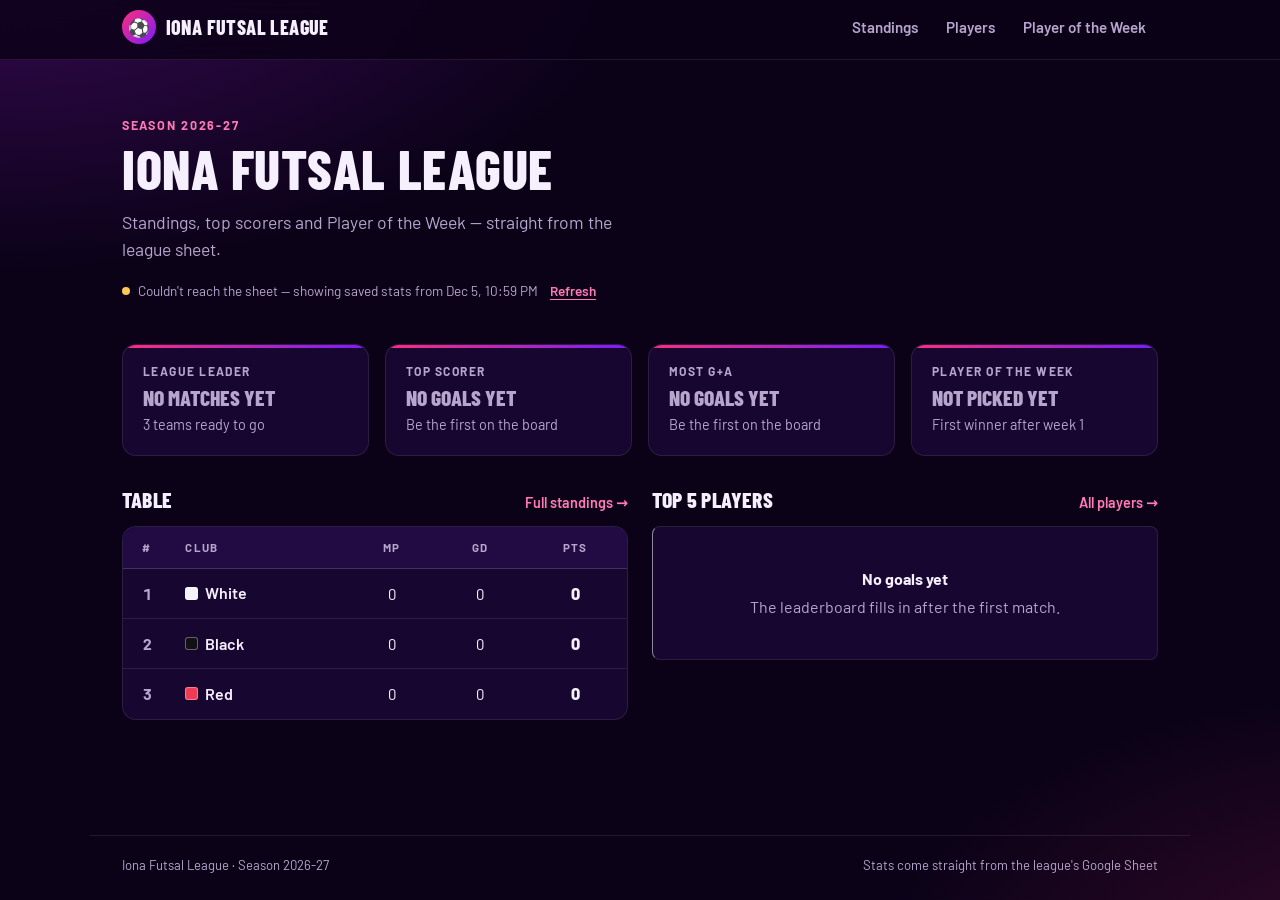
==== commit 4823324c: "Changed formatting of home page." ====
--- a/index.html
+++ b/index.html
@@ -54,20 +54,19 @@
       const href = "PlayerStats.html";
       if (!players) return emptyTile(href, label, "Unavailable", "Couldn't load player stats");
       const lead = leaders(players, valueOf);
-      if (!lead) return unit === "rating"
-        ? emptyTile(href, label, "No ratings yet", "Ratings appear after games are scored")
-        : emptyTile(href, label, "No goals yet", "Be the first on the board");
+      if (!lead) return emptyTile(href, label, "No goals yet", "Be the first on the board");
       const team = lead.rows.length === 1 && lead.rows[0].team;
-      const shown = unit === "rating" ? `${lead.value.toFixed(1)} avg` : `${lead.value} ${unit}`;
-      return tile(href, label, { text: namesLabel(lead.rows) }, [shown, team && teamBadge(team)]);
+      return tile(href, label, { text: namesLabel(lead.rows) }, [`${lead.value} ${unit}`, team && teamBadge(team)]);
     }
 
-    function potwTile(potw) {
+    function potwTile(potw, players) {
       const href = "PlayerOfTheWeek.html";
       if (!potw) return emptyTile(href, "Player of the week", "Unavailable", "Couldn't load winners");
       if (!potw.length) return emptyTile(href, "Player of the week", "Not picked yet", "First winner after week 1");
       const p = potw[potw.length - 1];
-      return tile(href, "Player of the week", { text: p.player }, [p.week && `Week ${p.week}`, p.team && teamBadge(p.team)]);
+      const r = Futsal.potwRating(p, players);
+      return tile(href, "Player of the week", { text: p.player },
+        [r != null && Futsal.ratingBadge(r), p.week && `Week ${p.week}`, p.team && teamBadge(p.team)]);
     }
 
     function miniTable(standings) {
@@ -114,8 +113,7 @@
             leaderTile(standings),
             statTile(players, "Top scorer", (p) => num(p.goals), "goals"),
             statTile(players, "Most G+A", gPlusA, "G+A"),
-            statTile(players, "Top rated", (p) => rating(p.season) ?? 0, "rating"),
-            potwTile(potw)),
+            potwTile(potw, players)),
           el("div", { class: "split section" },
             el("div", null,
               el("div", { class: "section-head" }, el("h2", { text: "Table" }), el("a", { href: "standings.html", text: "Full standings →" })),
--- a/css/styles.css
+++ b/css/styles.css
@@ -439,10 +439,10 @@
 .meta { display: flex; gap: 0.5rem 1rem; flex-wrap: wrap; align-items: center; color: var(--muted); font-weight: 600; }
 .stats-row {
   display: grid;
-  grid-template-columns: repeat(3, minmax(0, 1fr));
+  grid-template-columns: repeat(auto-fit, minmax(64px, 1fr));
   gap: 0.75rem;
   margin-top: 1.5rem;
-  max-width: 480px;
+  max-width: 620px;
 }
 .stat {
   background: rgba(0, 0, 0, 0.25);
@@ -455,6 +455,11 @@
 .stat-value { font-family: var(--font-display); font-size: 2.2rem; font-weight: 800; line-height: 1.1; }
 .stat.hl { border-color: rgba(31, 224, 143, 0.4); background: rgba(31, 224, 143, 0.08); }
 .stat.hl .stat-value { color: var(--good); }
+/* Rating stat uses the same colour bands as the rating badges */
+.stat-value.r-top  { color: #4d9bff; }
+.stat-value.r-good { color: var(--good); }
+.stat-value.r-ok   { color: var(--warn); }
+.stat-value.r-low  { color: var(--bad); }
 
 .history {
   display: grid;
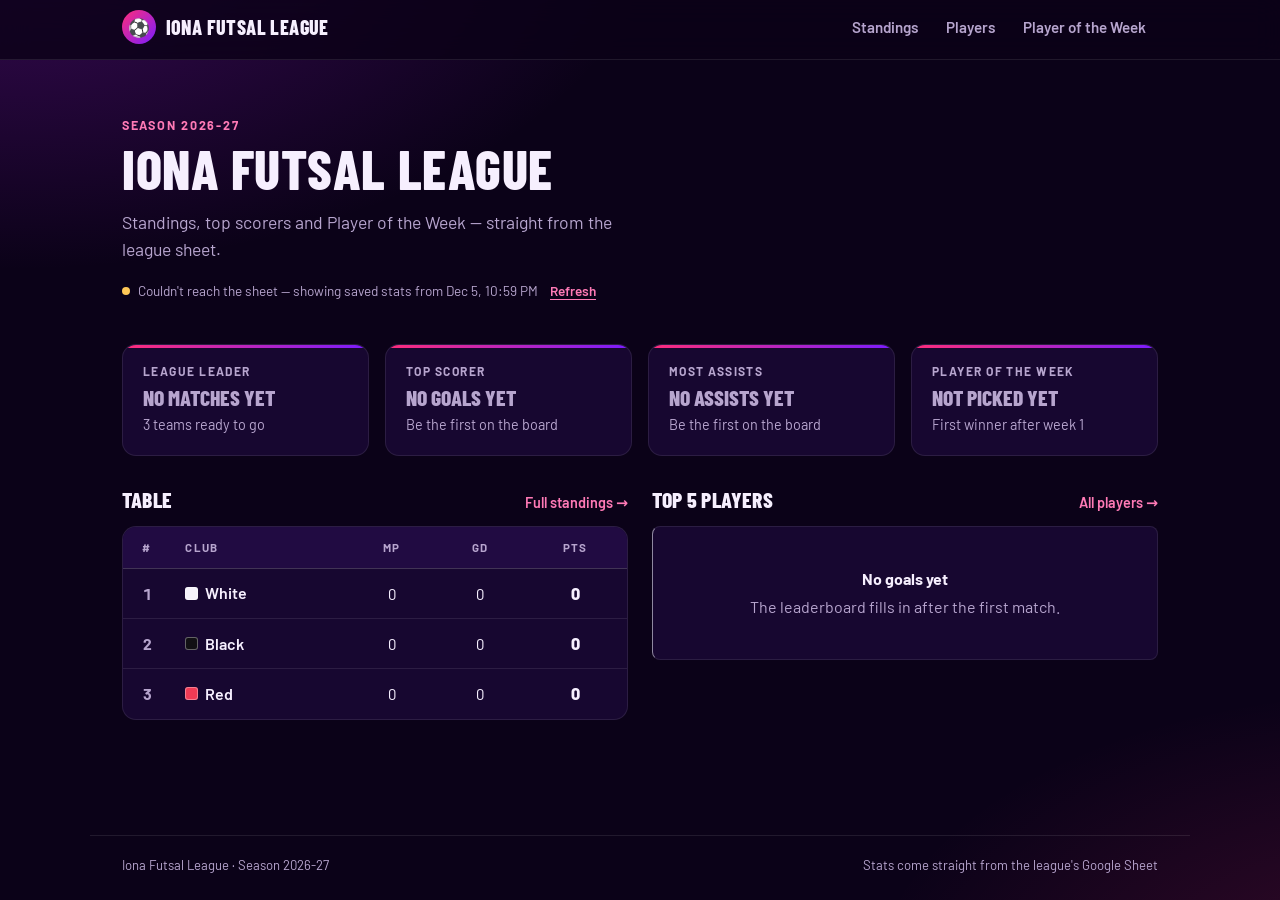
==== commit 4c95379a: "Changed most GA to most assists" ====
--- a/index.html
+++ b/index.html
@@ -8,7 +8,7 @@
   <link rel="preconnect" href="https://fonts.googleapis.com" />
   <link rel="preconnect" href="https://fonts.gstatic.com" crossorigin />
   <link rel="stylesheet" href="https://fonts.googleapis.com/css2?family=Barlow:wght@400;500;600;700&family=Barlow+Condensed:wght@600;700;800&display=swap" />
-  <link rel="stylesheet" href="css/styles.css" />
+  <link rel="stylesheet" href="css/styles.css?v=202611111741" />
 </head>
 <body>
   <header id="site-nav" class="nav"></header>
@@ -23,8 +23,8 @@
     <section id="content" class="section"></section>
   </main>
 
-  <script src="js/config.js"></script>
-  <script src="js/futsal.js"></script>
+  <script src="js/config.js?v=202611111741"></script>
+  <script src="js/futsal.js?v=202611111741"></script>
   <script>
     const { el, num, gPlusA, rating, teamBadge, leaders, namesLabel, message, config } = Futsal;
     document.getElementById("league-name").textContent = config.leagueName;
@@ -50,13 +50,13 @@
       return tile(href, "League leader", { text: top.club }, `${num(top.pts)} pts · ${num(top.mp)} played`);
     }
 
-    function statTile(players, label, valueOf, unit) {
+    function statTile(players, label, valueOf, unit, emptyText = "No goals yet") {
       const href = "PlayerStats.html";
       if (!players) return emptyTile(href, label, "Unavailable", "Couldn't load player stats");
       const lead = leaders(players, valueOf);
-      if (!lead) return emptyTile(href, label, "No goals yet", "Be the first on the board");
+      if (!lead) return emptyTile(href, label, emptyText, "Be the first on the board");
       const team = lead.rows.length === 1 && lead.rows[0].team;
-      return tile(href, label, { text: namesLabel(lead.rows) }, [`${lead.value} ${unit}`, team && teamBadge(team)]);
+      return tile(href, label, { text: namesLabel(lead.rows) }, [`${lead.value} ${lead.value === 1 ? unit.replace(/s$/, "") : unit}`, team && teamBadge(team)]);
     }
 
     function potwTile(potw, players) {
@@ -112,7 +112,7 @@
           el("div", { class: "tiles" },
             leaderTile(standings),
             statTile(players, "Top scorer", (p) => num(p.goals), "goals"),
-            statTile(players, "Most G+A", gPlusA, "G+A"),
+            statTile(players, "Most assists", (p) => num(p.assists), "assists", "No assists yet"),
             potwTile(potw, players)),
           el("div", { class: "split section" },
             el("div", null,
--- a/css/styles.css
+++ b/css/styles.css
@@ -331,11 +331,14 @@
   font-size: 0.9rem;
   text-align: center;
 }
-.rating.top  { background: #1d7bff; color: #fff; }
-.rating.good { background: var(--good); color: #062014; }
-.rating.ok   { background: var(--warn); color: #2a1a00; }
-.rating.low  { background: var(--bad); color: #fff; }
-.rating.none { color: var(--muted); font-weight: 600; }
+/* Sofascore colour scale */
+.rating.excellent { background: #374df5; color: #fff; }
+.rating.verygood  { background: #00adc4; color: #04252a; }
+.rating.good      { background: #00c424; color: #03270a; }
+.rating.average   { background: #d9af00; color: #2a2000; }
+.rating.below     { background: #ed7e07; color: #2e1700; }
+.rating.poor      { background: #dc0c00; color: #fff; }
+.rating.none      { background: #a4a9b3; color: #23262b; }
 
 .legend { margin: 0.75rem 0 0; color: var(--muted); font-size: 0.8rem; }
 
@@ -456,10 +459,12 @@
 .stat.hl { border-color: rgba(31, 224, 143, 0.4); background: rgba(31, 224, 143, 0.08); }
 .stat.hl .stat-value { color: var(--good); }
 /* Rating stat uses the same colour bands as the rating badges */
-.stat-value.r-top  { color: #4d9bff; }
-.stat-value.r-good { color: var(--good); }
-.stat-value.r-ok   { color: var(--warn); }
-.stat-value.r-low  { color: var(--bad); }
+.stat-value.r-excellent { color: #374df5; }
+.stat-value.r-verygood  { color: #00adc4; }
+.stat-value.r-good      { color: #00c424; }
+.stat-value.r-average   { color: #d9af00; }
+.stat-value.r-below     { color: #ed7e07; }
+.stat-value.r-poor      { color: #dc0c00; }
 
 .history {
   display: grid;
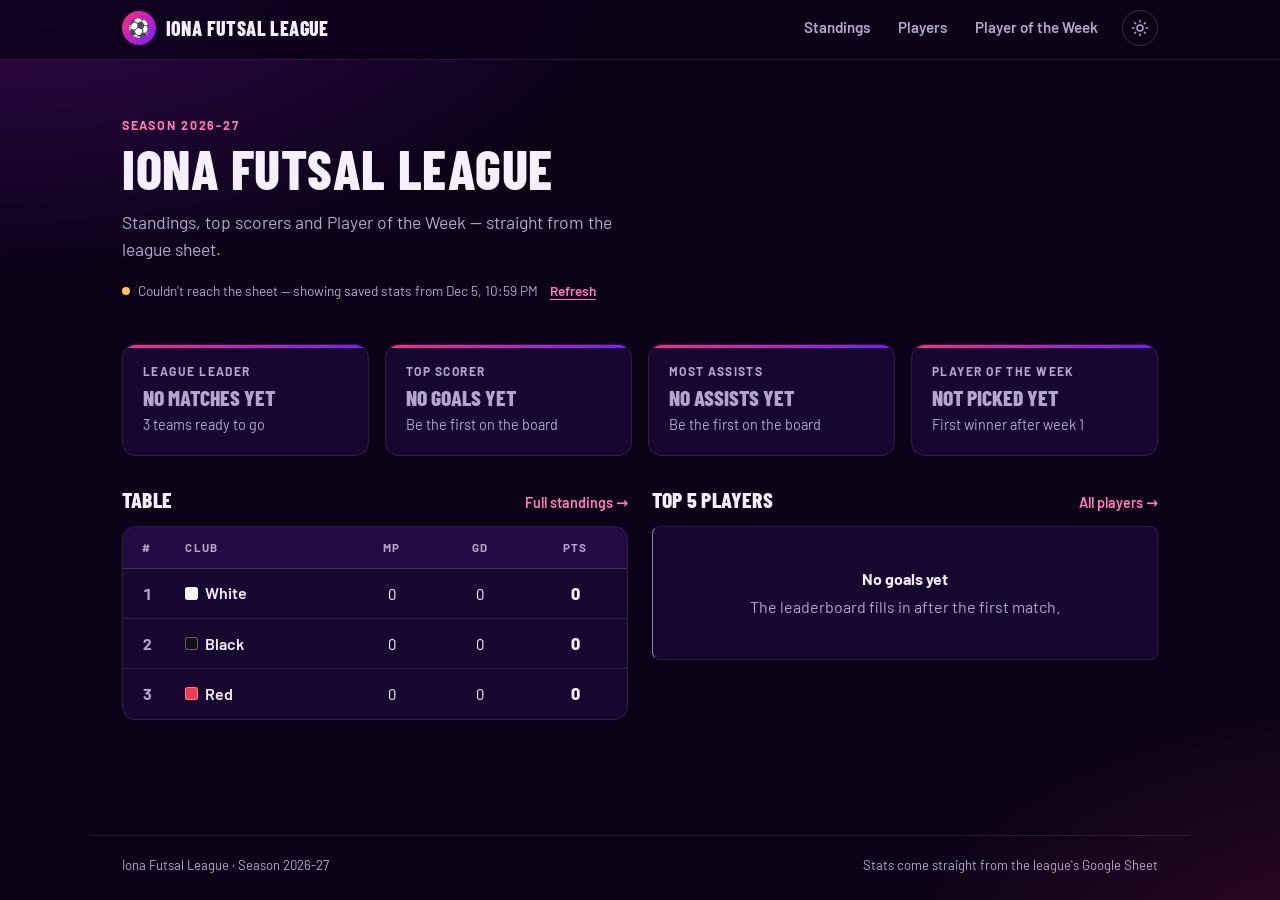
==== commit 6e840135: "Added dark and light mode" ====
--- a/index.html
+++ b/index.html
@@ -3,12 +3,13 @@
 <head>
   <meta charset="UTF-8" />
   <meta name="viewport" content="width=device-width, initial-scale=1, viewport-fit=cover" />
+  <script>try { if (localStorage.getItem("futsal:theme") === "light") document.documentElement.dataset.theme = "light"; } catch (e) {}</script>
   <title>Iona Futsal League</title>
   <link rel="icon" href="data:image/svg+xml,<svg xmlns=%22http://www.w3.org/2000/svg%22 viewBox=%220 0 100 100%22><text y=%22.9em%22 font-size=%2290%22>⚽</text></svg>" />
   <link rel="preconnect" href="https://fonts.googleapis.com" />
   <link rel="preconnect" href="https://fonts.gstatic.com" crossorigin />
   <link rel="stylesheet" href="https://fonts.googleapis.com/css2?family=Barlow:wght@400;500;600;700&family=Barlow+Condensed:wght@600;700;800&display=swap" />
-  <link rel="stylesheet" href="css/styles.css?v=202611111741" />
+  <link rel="stylesheet" href="css/styles.css?v=202611111752" />
 </head>
 <body>
   <header id="site-nav" class="nav"></header>
@@ -23,8 +24,8 @@
     <section id="content" class="section"></section>
   </main>
 
-  <script src="js/config.js?v=202611111741"></script>
-  <script src="js/futsal.js?v=202611111741"></script>
+  <script src="js/config.js?v=202611111752"></script>
+  <script src="js/futsal.js?v=202611111752"></script>
   <script>
     const { el, num, gPlusA, rating, teamBadge, leaders, namesLabel, message, config } = Futsal;
     document.getElementById("league-name").textContent = config.leagueName;
--- a/css/styles.css
+++ b/css/styles.css
@@ -111,7 +111,23 @@
   background: linear-gradient(135deg, var(--accent), #7a1cff);
   font-size: 1.1rem;
 }
-.nav-links { display: flex; gap: 0.25rem; flex-wrap: wrap; }
+.nav-links { display: flex; gap: 0.25rem; flex-wrap: wrap; margin-left: auto; }
+.theme-toggle {
+  display: grid;
+  place-items: center;
+  width: 36px;
+  height: 36px;
+  flex: none;
+  margin-left: -0.75rem;
+  padding: 0;
+  border-radius: 50%;
+  border: 1px solid var(--line-strong);
+  background: transparent;
+  color: var(--muted);
+  cursor: pointer;
+  transition: background 0.15s, color 0.15s;
+}
+.theme-toggle:hover { color: var(--text); background: var(--surface-2); }
 .nav-links a {
   text-decoration: none;
   font-weight: 600;
@@ -459,12 +475,13 @@
 .stat.hl { border-color: rgba(31, 224, 143, 0.4); background: rgba(31, 224, 143, 0.08); }
 .stat.hl .stat-value { color: var(--good); }
 /* Rating stat uses the same colour bands as the rating badges */
-.stat-value.r-excellent { color: #374df5; }
-.stat-value.r-verygood  { color: #00adc4; }
-.stat-value.r-good      { color: #00c424; }
-.stat-value.r-average   { color: #d9af00; }
-.stat-value.r-below     { color: #ed7e07; }
-.stat-value.r-poor      { color: #dc0c00; }
+.stat-value.r-excellent { --tier: #374df5; --on-tier: #fff; }
+.stat-value.r-verygood  { --tier: #00adc4; --on-tier: #04252a; }
+.stat-value.r-good      { --tier: #00c424; --on-tier: #03270a; }
+.stat-value.r-average   { --tier: #d9af00; --on-tier: #2a2000; }
+.stat-value.r-below     { --tier: #ed7e07; --on-tier: #2e1700; }
+.stat-value.r-poor      { --tier: #dc0c00; --on-tier: #fff; }
+.stat-value[class*="r-"] { color: var(--tier); }
 
 .history {
   display: grid;
@@ -476,9 +493,100 @@
 .history .line { color: var(--muted); font-size: 0.9rem; margin: 0.4rem 0 0; }
 .history .line b { color: var(--text); }
 
+/* ── Light theme: Iona Gaels maroon & gold ──────────────── */
+:root[data-theme="light"] {
+  color-scheme: light;
+  --maroon: #6f2639;
+  --maroon-deep: #4a1726;
+  --gold: #f2a900;
+  --gold-soft: #ffd166;
+  --bg: #f7f3ec;
+  --surface: #ffffff;
+  --surface-2: #f4ede5;
+  --surface-3: #eadfd3;
+  --line: rgba(111, 38, 57, 0.12);
+  --line-strong: rgba(111, 38, 57, 0.24);
+  --text: #241a1d;
+  --muted: #6e6064;
+  --accent: var(--maroon);
+  --accent-2: #9b2f48;
+  --good: #1f9a5a;
+  --draw: #8a8290;
+  --bad: #c8313f;
+  --warn: #e0a000;
+}
+[data-theme="light"] body {
+  background:
+    radial-gradient(1100px 500px at 0% -10%, rgba(111, 38, 57, 0.08), transparent 60%),
+    radial-gradient(900px 500px at 110% 110%, rgba(242, 169, 0, 0.10), transparent 60%),
+    var(--bg);
+  background-attachment: fixed;
+}
+[data-theme="light"] :is(h1, h2, h3) { color: var(--maroon); }
+
+/* Maroon nav bar with a gold stripe */
+[data-theme="light"] .nav {
+  background: linear-gradient(180deg, var(--maroon), var(--maroon-deep));
+  border-bottom: 4px solid var(--gold);
+  box-shadow: 0 2px 10px rgba(74, 23, 38, 0.25);
+  backdrop-filter: none;
+  -webkit-backdrop-filter: none;
+  color: #fff;
+}
+[data-theme="light"] .brand-ball { background: var(--gold); box-shadow: 0 0 0 2px #fff; }
+[data-theme="light"] .nav-links a { color: rgba(255, 255, 255, 0.82); }
+[data-theme="light"] .nav-links a:hover { color: #fff; background: rgba(255, 255, 255, 0.12); }
+[data-theme="light"] .nav-links a[aria-current="page"] { color: var(--maroon-deep); background: var(--gold); }
+[data-theme="light"] .theme-toggle { color: #fff; border-color: rgba(255, 255, 255, 0.35); }
+[data-theme="light"] .theme-toggle:hover { background: rgba(255, 255, 255, 0.12); }
+[data-theme="light"] .nav :focus-visible { outline-color: var(--gold); }
+
+/* Tables, chips, badges */
+[data-theme="light"] tbody tr:hover { background: rgba(111, 38, 57, 0.035); }
+[data-theme="light"] tr.leader { background: linear-gradient(90deg, rgba(242, 169, 0, 0.22), transparent 70%); }
+[data-theme="light"] tr.leader td:first-child { box-shadow: inset 4px 0 0 var(--gold); }
+[data-theme="light"] .team::before { box-shadow: inset 0 0 0 1px rgba(0, 0, 0, 0.25); }
+[data-theme="light"] .form .w { color: #fff; }
+[data-theme="light"] .chip[aria-pressed="true"] { background: var(--maroon); color: #fff; border-color: var(--maroon); }
+
+/* Home tiles */
+[data-theme="light"] .tile::after { height: 4px; background: linear-gradient(90deg, var(--maroon) 0 60%, var(--gold) 60%); }
+[data-theme="light"] .tile:hover { box-shadow: 0 6px 18px rgba(74, 23, 38, 0.10); }
+[data-theme="light"] .tile-value:not(.empty) { color: var(--maroon); }
+
+/* Player of the Week: maroon card with gold highlights */
+[data-theme="light"] .feature {
+  --text: #fff;
+  --muted: rgba(255, 255, 255, 0.75);
+  --line: rgba(255, 255, 255, 0.16);
+  color: var(--text);
+  background:
+    radial-gradient(600px 300px at 100% 0%, rgba(242, 169, 0, 0.28), transparent 70%),
+    linear-gradient(135deg, var(--maroon), var(--maroon-deep));
+  border: 0;
+  border-bottom: 5px solid var(--gold);
+}
+[data-theme="light"] .feature h2 { color: #fff; }
+[data-theme="light"] .feature .eyebrow { color: var(--gold-soft); }
+[data-theme="light"] .feature .team::before { box-shadow: inset 0 0 0 1px rgba(255, 255, 255, 0.55); }
+[data-theme="light"] .stat.hl { border-color: rgba(242, 169, 0, 0.6); background: rgba(242, 169, 0, 0.14); }
+[data-theme="light"] .stat.hl .stat-value { color: var(--gold-soft); }
+/* On maroon, coloured text is hard to read, so the rating becomes a coloured pill */
+[data-theme="light"] .stat-value[class*="r-"] {
+  display: inline-block;
+  padding: 0 0.45rem;
+  margin-top: 0.15rem;
+  border-radius: 8px;
+  background: var(--tier);
+  color: var(--on-tier);
+}
+[data-theme="light"] .history .card { border-top: 4px solid var(--gold); }
+
 /* ── Small screens ──────────────────────────────────────── */
 .show-sm { display: none; }
 @media (max-width: 640px) {
+  .theme-toggle { order: 1; margin-left: auto; }
+  .nav-links { order: 2; margin-left: 0; flex-basis: 100%; }
   .hide-sm { display: none; }
   .show-sm { display: inline; }
   .compact-teams td .team-name { position: absolute; width: 1px; height: 1px; overflow: hidden; clip-path: inset(50%); }
